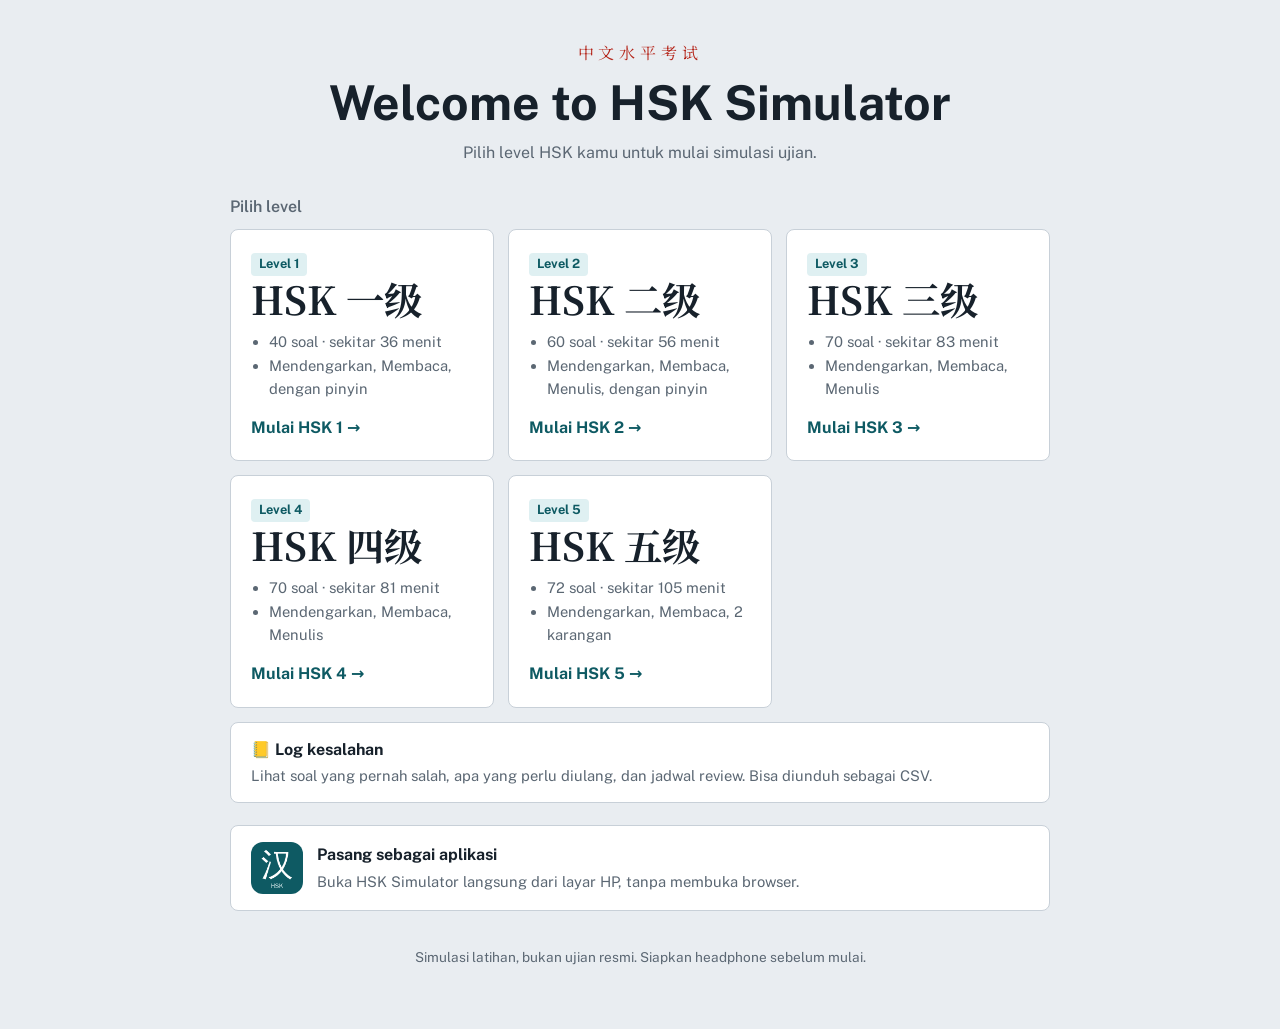
==== index.html @ c340b93a "Add HSK 4 mock test Co-Authored-By: Claude Opus 5.5 <noreply@anthropic.com> Claude-Session: https://" ====
<!doctype html>
<html lang="id"><head><meta charset="utf-8">
<meta name="viewport" content="width=device-width, initial-scale=1, viewport-fit=cover">
<title>HSK Simulator</title>
<meta name="description" content="Simulasi ujian HSK online: pilih level, kerjakan soal dengan timer, dan lihat hasilnya.">
<link rel="manifest" href="/manifest.webmanifest">
<meta name="theme-color" content="#0e5a63">
<link rel="icon" type="image/png" sizes="32x32" href="/icons/favicon-32.png">
<link rel="apple-touch-icon" href="/icons/apple-touch-icon.png">
<meta name="apple-mobile-web-app-capable" content="yes">
<meta name="mobile-web-app-capable" content="yes">
<meta name="apple-mobile-web-app-title" content="HSK Simulator">
<link href="https://fonts.googleapis.com/css2?family=Noto+Serif+SC:wght@400;700&family=Public+Sans:wght@400;600;700&display=swap" rel="stylesheet">
<style>
:root{--bg:#e9edf1;--paper:#fff;--ink:#17212b;--mute:#5b6773;--line:#c8d0d8;--on:#0e5a63;--onbg:#dff0f2;--red:#b42318;box-sizing:border-box}
@media (prefers-color-scheme:dark){:root:not([data-theme="light"]){--bg:#10161c;--paper:#18212a;--ink:#e8edf1;--mute:#9aa7b3;--line:#33404c;--on:#5cc4cf;--onbg:#173238;--red:#ff8a7a}}
:root[data-theme="dark"]{--bg:#10161c;--paper:#18212a;--ink:#e8edf1;--mute:#9aa7b3;--line:#33404c;--on:#5cc4cf;--onbg:#173238;--red:#ff8a7a}
body{margin:0;background:var(--bg);color:var(--ink);font:16px/1.6 "Public Sans",system-ui,sans-serif}
.zh{font-family:"Noto Serif SC","Songti SC","SimSun",serif}
main{max-width:820px;margin:0 auto;padding:40px 16px 60px}
header{text-align:center;margin-bottom:28px}
header .zh{color:var(--red);letter-spacing:.3em;margin:0}
h1{font-size:clamp(2rem,6vw,3rem);line-height:1.15;margin:.2em 0}
header p{color:var(--mute);margin:0}
h2{font-size:1rem;color:var(--mute);font-weight:600;margin:0 0 10px}
.lv{display:grid;grid-template-columns:repeat(auto-fit,minmax(220px,1fr));gap:14px}
.card{display:block;text-decoration:none;color:inherit;background:var(--paper);border:1px solid var(--line);border-radius:8px;padding:20px;transition:border-color .15s,transform .15s}
a.card:hover,a.card:focus-visible{border-color:var(--on);transform:translateY(-2px)}
.card .big{font:700 2.4rem/1 "Noto Serif SC",serif;display:block;margin:4px 0 10px}
.card .tag{display:inline-block;background:var(--onbg);color:var(--on);border-radius:4px;padding:1px 8px;font-size:.8rem;font-weight:700}
.card ul{margin:12px 0 0;padding-left:18px;color:var(--mute);font-size:.92rem}
.card .go{display:inline-block;margin-top:14px;font-weight:700;color:var(--on)}
.card.soon{opacity:.55}
.logc{margin-top:14px;display:flex;flex-direction:column;gap:2px;padding:14px 20px}.logc span{color:var(--mute);font-size:.92rem}
.app{margin-top:22px;background:var(--paper);border:1px solid var(--line);border-radius:8px;padding:16px 20px;display:flex;gap:14px;align-items:center;flex-wrap:wrap}.app img{width:52px;height:52px;border-radius:12px}.app div{flex:1;min-width:200px}.app p{margin:2px 0 0;color:var(--mute);font-size:.92rem}.app button{font:inherit;font-weight:700;background:var(--on);color:var(--paper);border:0;border-radius:6px;padding:10px 20px;cursor:pointer}
:focus-visible{outline:3px solid var(--on);outline-offset:2px}
footer{color:var(--mute);font-size:.85rem;text-align:center;margin-top:36px}
</style></head><body>
<main>
<header><p class="zh">中文水平考试</p><h1>Welcome to HSK Simulator</h1><p>Pilih level HSK kamu untuk mulai simulasi ujian.</p></header>
<h2>Pilih level</h2>
<div class="lv">
<a class="card" href="hsk1/"><span class="tag">Level 1</span><span class="big zh">HSK 一级</span>
<ul><li>40 soal · sekitar 36 menit</li><li>Mendengarkan, Membaca, dengan pinyin</li></ul><span class="go">Mulai HSK 1 →</span></a>
<a class="card" href="hsk2/"><span class="tag">Level 2</span><span class="big zh">HSK 二级</span>
<ul><li>60 soal · sekitar 56 menit</li><li>Mendengarkan, Membaca, Menulis, dengan pinyin</li></ul><span class="go">Mulai HSK 2 →</span></a>
<a class="card" href="hsk3/"><span class="tag">Level 3</span><span class="big zh">HSK 三级</span>
<ul><li>70 soal · sekitar 83 menit</li><li>Mendengarkan, Membaca, Menulis</li></ul><span class="go">Mulai HSK 3 →</span></a>
<a class="card" href="hsk4/"><span class="tag">Level 4</span><span class="big zh">HSK 四级</span>
<ul><li>70 soal · sekitar 81 menit</li><li>Mendengarkan, Membaca, Menulis</li></ul><span class="go">Mulai HSK 4 →</span></a>
<a class="card" href="hsk5/"><span class="tag">Level 5</span><span class="big zh">HSK 五级</span>
<ul><li>72 soal · sekitar 105 menit</li><li>Mendengarkan, Membaca, 2 karangan</li></ul><span class="go">Mulai HSK 5 →</span></a>
</div>
<a class="card logc" href="log/"><b>📒 Log kesalahan</b><span>Lihat soal yang pernah salah, apa yang perlu diulang, dan jadwal review. Bisa diunduh sebagai CSV.</span></a>
<section class="app" id="app" hidden><img src="/icons/icon-192.png" alt=""><div><b>Pasang sebagai aplikasi</b><p id="how">Buka HSK Simulator langsung dari layar HP, tanpa membuka browser.</p></div><button id="inst" hidden>Pasang</button></section>
<footer>Simulasi latihan, bukan ujian resmi. Siapkan headphone sebelum mulai.</footer>
</main>
<script>
(()=>{const box=document.getElementById('app'),b=document.getElementById('inst'),how=document.getElementById('how');
if(matchMedia('(display-mode: standalone)').matches||navigator.standalone)return;
let ev;addEventListener('beforeinstallprompt',e=>{e.preventDefault();ev=e;box.hidden=false;b.hidden=false});
b.onclick=async()=>{if(!ev)return;ev.prompt();await ev.userChoice;ev=null;box.hidden=true};
addEventListener('appinstalled',()=>box.hidden=true);
if(/iphone|ipad|ipod/i.test(navigator.userAgent)){box.hidden=false;how.innerHTML='Di Safari, ketuk tombol <b>Bagikan</b> (kotak dengan panah ke atas), lalu pilih <b>Tambah ke Layar Utama</b>.'}})();
</script>
<script>if('serviceWorker' in navigator)addEventListener('load',()=>navigator.serviceWorker.register('/sw.js').catch(()=>{}))</script>
</body></html>
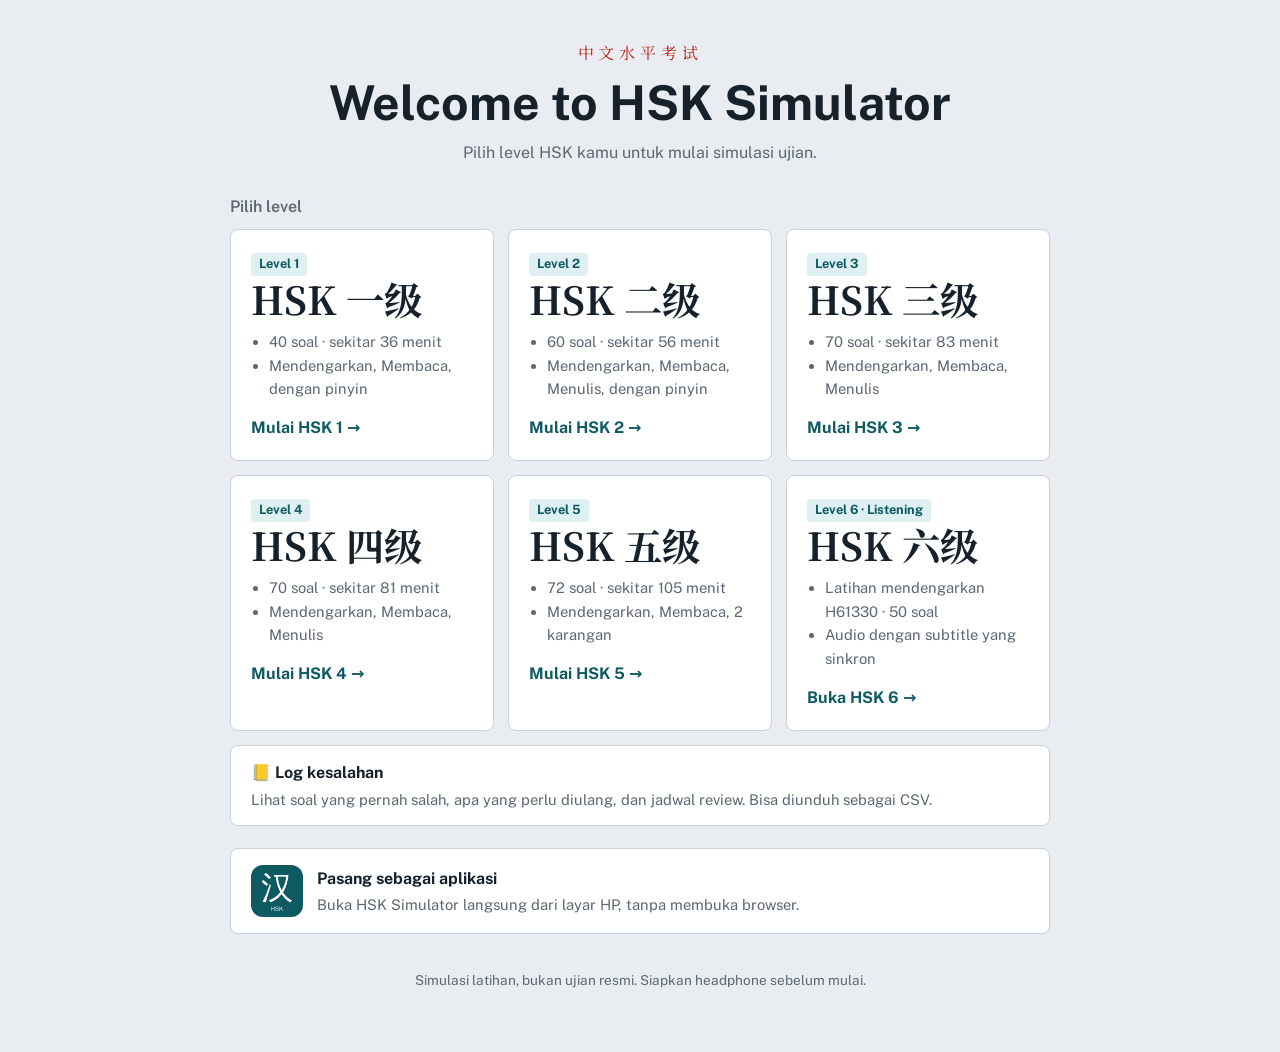
==== commit 4648a884: "Add HSK 6 listening practice with synced subtitles (questions 1-42) Co-Authored-By: Claude Opus 5.5 " ====
--- a/index.html
+++ b/index.html
@@ -50,6 +50,8 @@
 <ul><li>70 soal · sekitar 81 menit</li><li>Mendengarkan, Membaca, Menulis</li></ul><span class="go">Mulai HSK 4 →</span></a>
 <a class="card" href="hsk5/"><span class="tag">Level 5</span><span class="big zh">HSK 五级</span>
 <ul><li>72 soal · sekitar 105 menit</li><li>Mendengarkan, Membaca, 2 karangan</li></ul><span class="go">Mulai HSK 5 →</span></a>
+<a class="card" href="hsk6/"><span class="tag">Level 6 · Listening</span><span class="big zh">HSK 六级</span>
+<ul><li>Latihan mendengarkan H61330 · 50 soal</li><li>Audio dengan subtitle yang sinkron</li></ul><span class="go">Buka HSK 6 →</span></a>
 </div>
 <a class="card logc" href="log/"><b>📒 Log kesalahan</b><span>Lihat soal yang pernah salah, apa yang perlu diulang, dan jadwal review. Bisa diunduh sebagai CSV.</span></a>
 <section class="app" id="app" hidden><img src="/icons/icon-192.png" alt=""><div><b>Pasang sebagai aplikasi</b><p id="how">Buka HSK Simulator langsung dari layar HP, tanpa membuka browser.</p></div><button id="inst" hidden>Pasang</button></section>
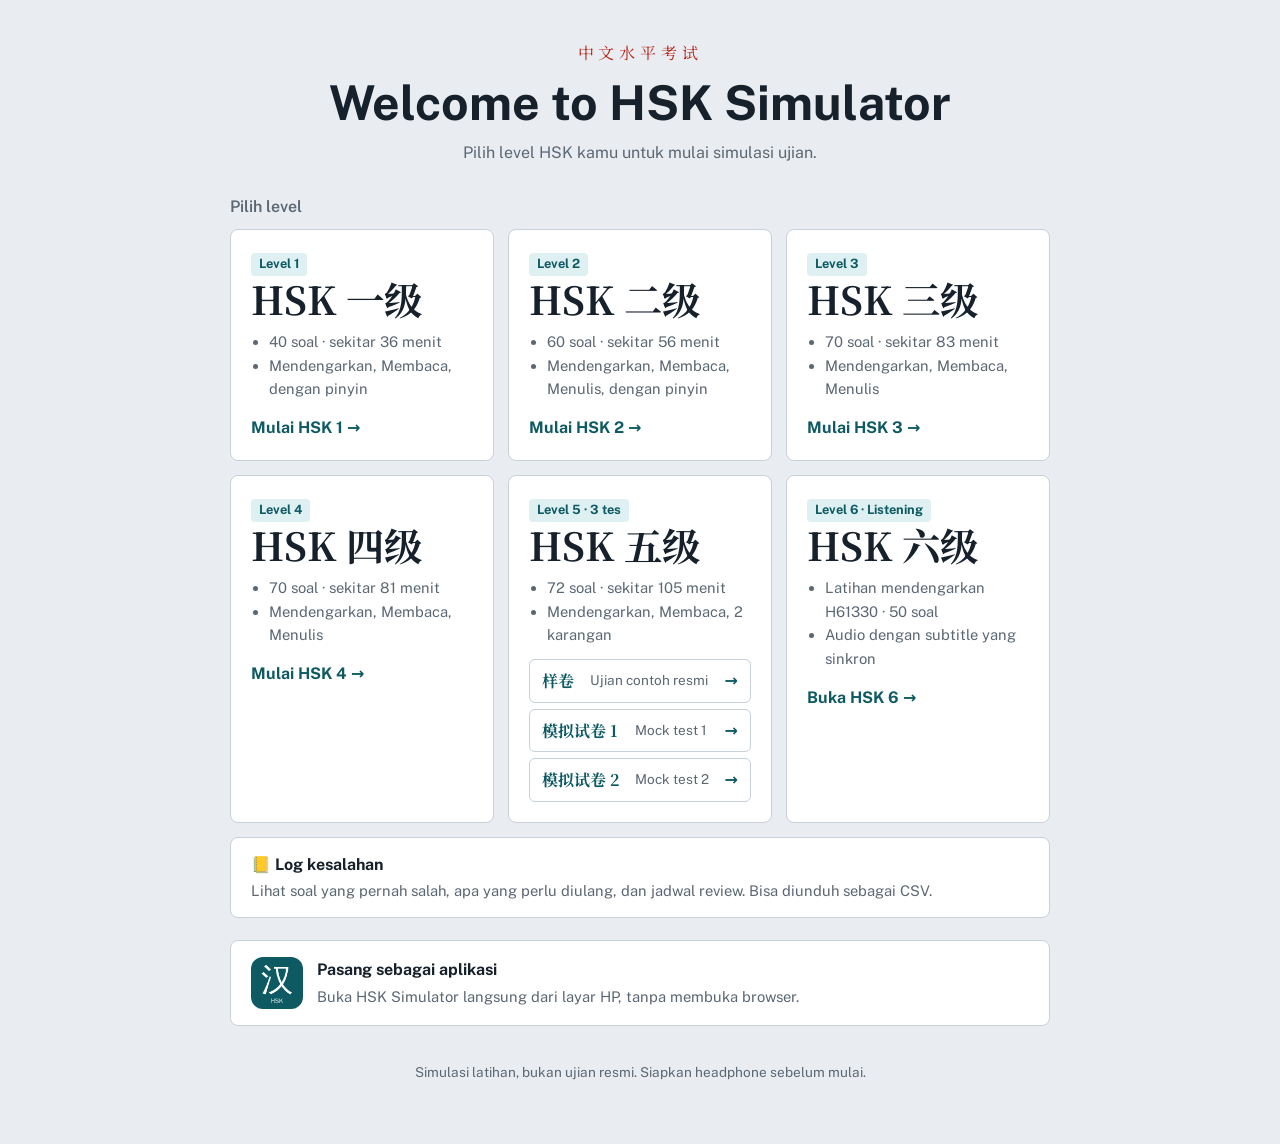
==== commit d3ba2a33: "Add HSK 5 mock tests 1 and 2 with a test menu on the HSK 5 card Co-Authored-By: Claude Opus 5.5 <nor" ====
--- a/index.html
+++ b/index.html
@@ -31,6 +31,7 @@
 .card ul{margin:12px 0 0;padding-left:18px;color:var(--mute);font-size:.92rem}
 .card .go{display:inline-block;margin-top:14px;font-weight:700;color:var(--on)}
 .card.soon{opacity:.55}
+.tests{display:grid;gap:6px;margin-top:12px}.tests a{display:flex;justify-content:space-between;align-items:center;gap:10px;text-decoration:none;color:var(--on);border:1px solid var(--line);border-radius:6px;padding:8px 12px;font-weight:700}.tests a:hover,.tests a:focus-visible{border-color:var(--on);background:var(--onbg)}.tests a span{color:var(--mute);font-weight:400;font-size:.85rem}.tests a::after{content:"→"}
 .logc{margin-top:14px;display:flex;flex-direction:column;gap:2px;padding:14px 20px}.logc span{color:var(--mute);font-size:.92rem}
 .app{margin-top:22px;background:var(--paper);border:1px solid var(--line);border-radius:8px;padding:16px 20px;display:flex;gap:14px;align-items:center;flex-wrap:wrap}.app img{width:52px;height:52px;border-radius:12px}.app div{flex:1;min-width:200px}.app p{margin:2px 0 0;color:var(--mute);font-size:.92rem}.app button{font:inherit;font-weight:700;background:var(--on);color:var(--paper);border:0;border-radius:6px;padding:10px 20px;cursor:pointer}
 :focus-visible{outline:3px solid var(--on);outline-offset:2px}
@@ -48,8 +49,9 @@
 <ul><li>70 soal · sekitar 83 menit</li><li>Mendengarkan, Membaca, Menulis</li></ul><span class="go">Mulai HSK 3 →</span></a>
 <a class="card" href="hsk4/"><span class="tag">Level 4</span><span class="big zh">HSK 四级</span>
 <ul><li>70 soal · sekitar 81 menit</li><li>Mendengarkan, Membaca, Menulis</li></ul><span class="go">Mulai HSK 4 →</span></a>
-<a class="card" href="hsk5/"><span class="tag">Level 5</span><span class="big zh">HSK 五级</span>
-<ul><li>72 soal · sekitar 105 menit</li><li>Mendengarkan, Membaca, 2 karangan</li></ul><span class="go">Mulai HSK 5 →</span></a>
+<div class="card multi"><span class="tag">Level 5 · 3 tes</span><span class="big zh">HSK 五级</span>
+<ul><li>72 soal · sekitar 105 menit</li><li>Mendengarkan, Membaca, 2 karangan</li></ul>
+<div class="tests"><a href="hsk5/"><b class="zh">样卷</b><span>Ujian contoh resmi</span></a><a href="hsk5/mock1/"><b class="zh">模拟试卷 1</b><span>Mock test 1</span></a><a href="hsk5/mock2/"><b class="zh">模拟试卷 2</b><span>Mock test 2</span></a></div></div>
 <a class="card" href="hsk6/"><span class="tag">Level 6 · Listening</span><span class="big zh">HSK 六级</span>
 <ul><li>Latihan mendengarkan H61330 · 50 soal</li><li>Audio dengan subtitle yang sinkron</li></ul><span class="go">Buka HSK 6 →</span></a>
 </div>
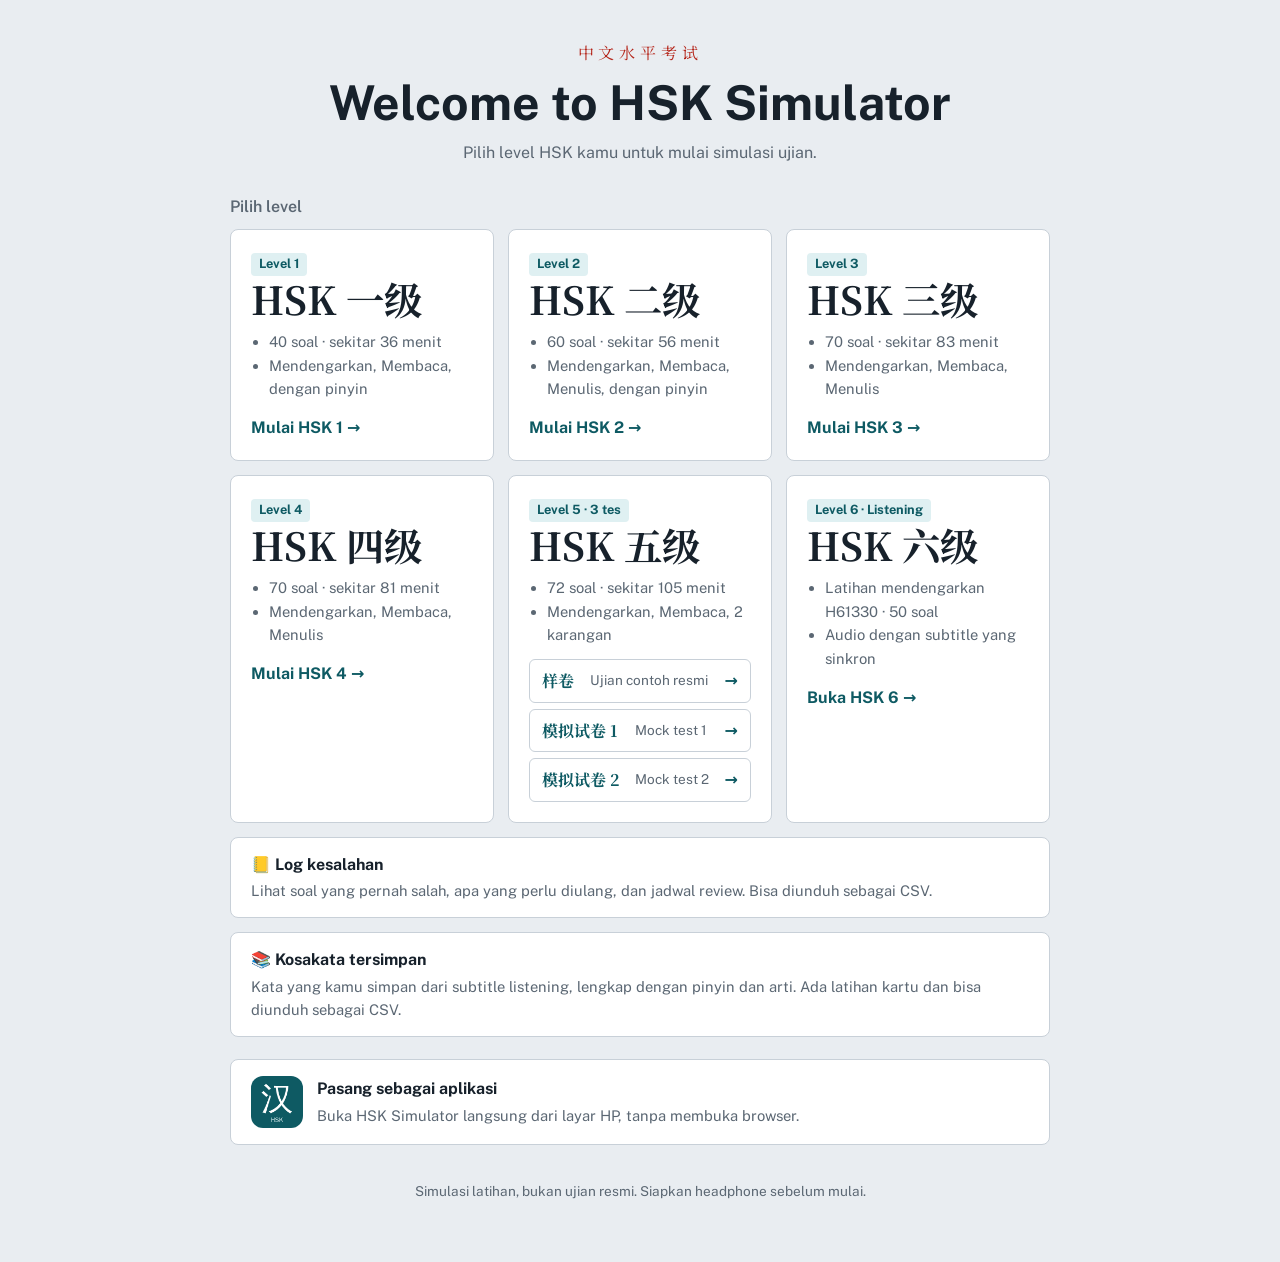
==== commit d94a7962: "Tap-to-translate subtitles, saved vocabulary page, and play/pause for listening Co-Authored-By: Clau" ====
--- a/index.html
+++ b/index.html
@@ -56,6 +56,7 @@
 <ul><li>Latihan mendengarkan H61330 · 50 soal</li><li>Audio dengan subtitle yang sinkron</li></ul><span class="go">Buka HSK 6 →</span></a>
 </div>
 <a class="card logc" href="log/"><b>📒 Log kesalahan</b><span>Lihat soal yang pernah salah, apa yang perlu diulang, dan jadwal review. Bisa diunduh sebagai CSV.</span></a>
+<a class="card logc" href="kata/"><b>📚 Kosakata tersimpan</b><span>Kata yang kamu simpan dari subtitle listening, lengkap dengan pinyin dan arti. Ada latihan kartu dan bisa diunduh sebagai CSV.</span></a>
 <section class="app" id="app" hidden><img src="/icons/icon-192.png" alt=""><div><b>Pasang sebagai aplikasi</b><p id="how">Buka HSK Simulator langsung dari layar HP, tanpa membuka browser.</p></div><button id="inst" hidden>Pasang</button></section>
 <footer>Simulasi latihan, bukan ujian resmi. Siapkan headphone sebelum mulai.</footer>
 </main>
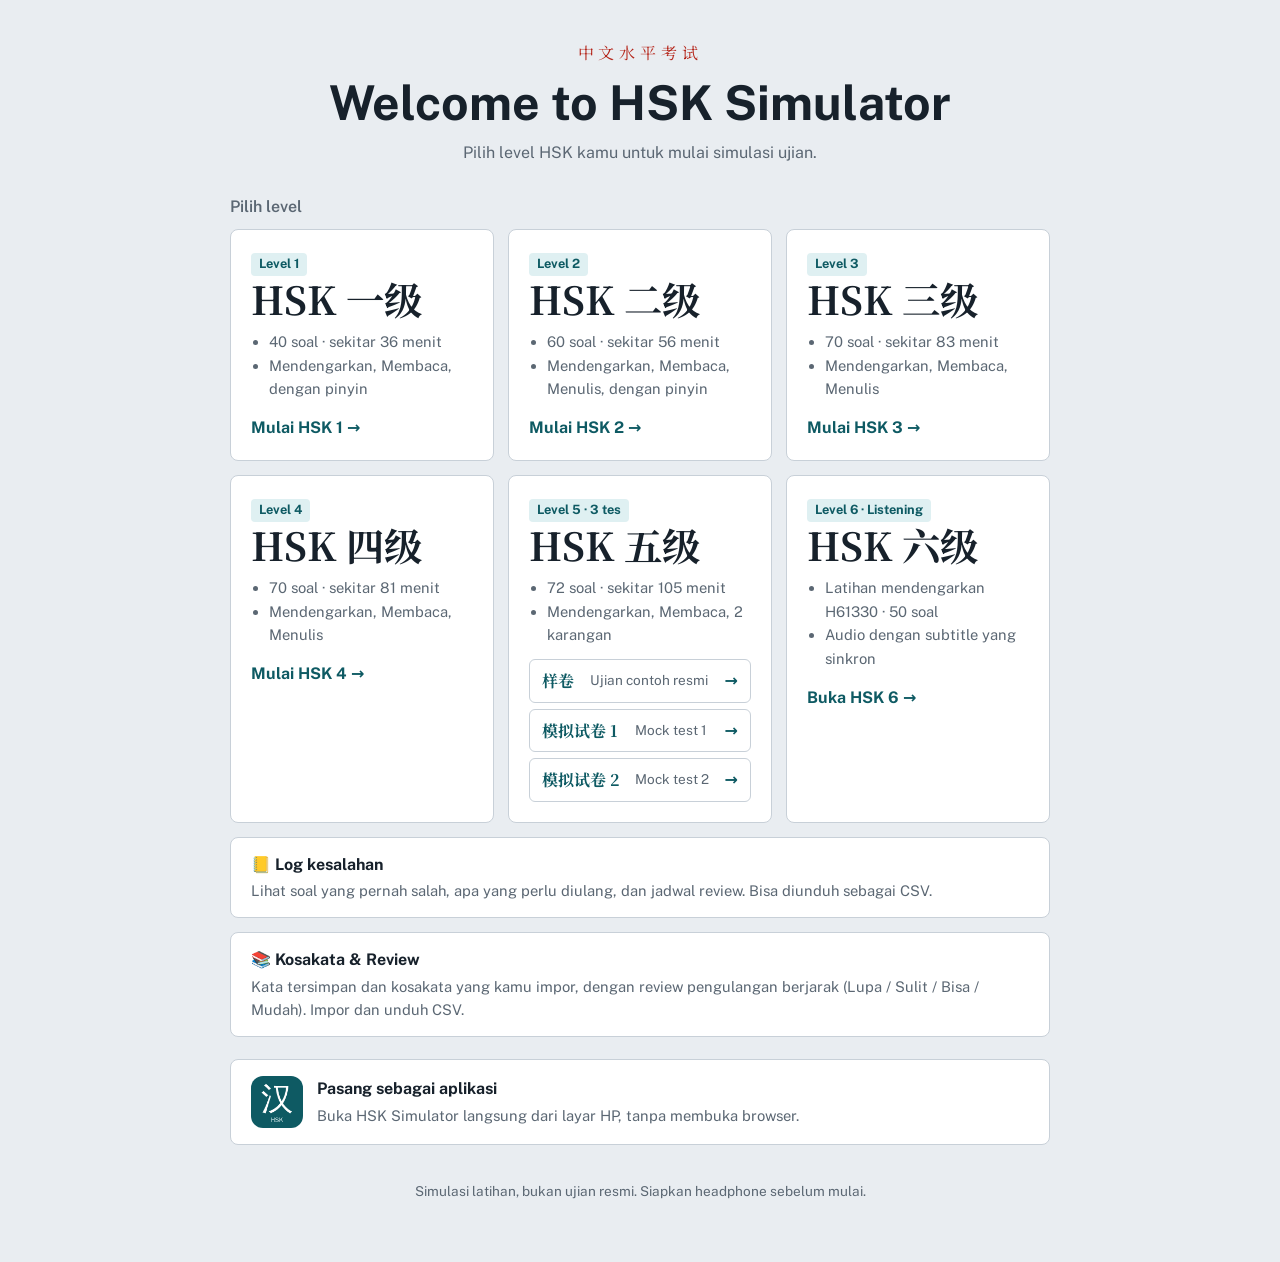
==== commit 9dc9ad79: "Vocabulary review with spaced repetition and Dengdeng word import Co-Authored-By: Claude Opus 5.5 <n" ====
--- a/index.html
+++ b/index.html
@@ -56,7 +56,7 @@
 <ul><li>Latihan mendengarkan H61330 · 50 soal</li><li>Audio dengan subtitle yang sinkron</li></ul><span class="go">Buka HSK 6 →</span></a>
 </div>
 <a class="card logc" href="log/"><b>📒 Log kesalahan</b><span>Lihat soal yang pernah salah, apa yang perlu diulang, dan jadwal review. Bisa diunduh sebagai CSV.</span></a>
-<a class="card logc" href="kata/"><b>📚 Kosakata tersimpan</b><span>Kata yang kamu simpan dari subtitle listening, lengkap dengan pinyin dan arti. Ada latihan kartu dan bisa diunduh sebagai CSV.</span></a>
+<a class="card logc" href="kata/"><b>📚 Kosakata & Review</b><span>Kata tersimpan dan kosakata yang kamu impor, dengan review pengulangan berjarak (Lupa / Sulit / Bisa / Mudah). Impor dan unduh CSV.</span></a>
 <section class="app" id="app" hidden><img src="/icons/icon-192.png" alt=""><div><b>Pasang sebagai aplikasi</b><p id="how">Buka HSK Simulator langsung dari layar HP, tanpa membuka browser.</p></div><button id="inst" hidden>Pasang</button></section>
 <footer>Simulasi latihan, bukan ujian resmi. Siapkan headphone sebelum mulai.</footer>
 </main>
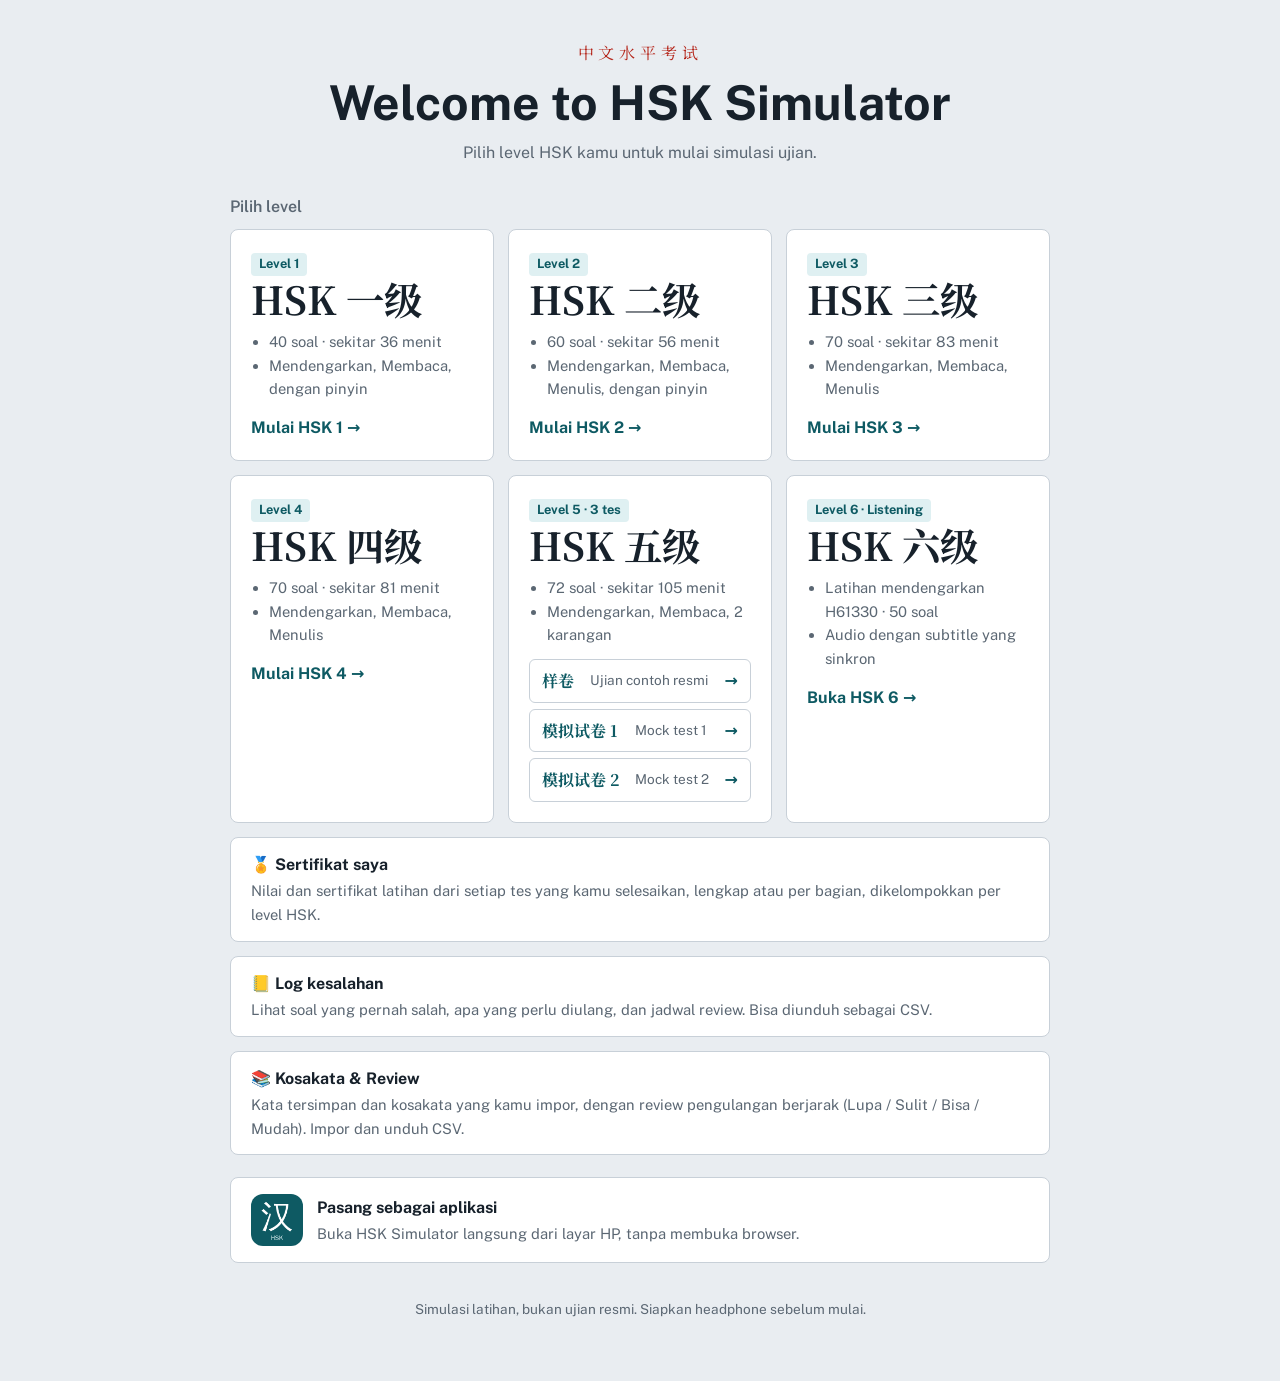
==== commit 375a744e: "Section picker, practice certificates, and My Certificates page Co-Authored-By: Claude Opus 5.5 <nor" ====
--- a/index.html
+++ b/index.html
@@ -55,6 +55,7 @@
 <a class="card" href="hsk6/"><span class="tag">Level 6 · Listening</span><span class="big zh">HSK 六级</span>
 <ul><li>Latihan mendengarkan H61330 · 50 soal</li><li>Audio dengan subtitle yang sinkron</li></ul><span class="go">Buka HSK 6 →</span></a>
 </div>
+<a class="card logc" href="sertifikat/"><b>🏅 Sertifikat saya</b><span>Nilai dan sertifikat latihan dari setiap tes yang kamu selesaikan, lengkap atau per bagian, dikelompokkan per level HSK.</span></a>
 <a class="card logc" href="log/"><b>📒 Log kesalahan</b><span>Lihat soal yang pernah salah, apa yang perlu diulang, dan jadwal review. Bisa diunduh sebagai CSV.</span></a>
 <a class="card logc" href="kata/"><b>📚 Kosakata & Review</b><span>Kata tersimpan dan kosakata yang kamu impor, dengan review pengulangan berjarak (Lupa / Sulit / Bisa / Mudah). Impor dan unduh CSV.</span></a>
 <section class="app" id="app" hidden><img src="/icons/icon-192.png" alt=""><div><b>Pasang sebagai aplikasi</b><p id="how">Buka HSK Simulator langsung dari layar HP, tanpa membuka browser.</p></div><button id="inst" hidden>Pasang</button></section>
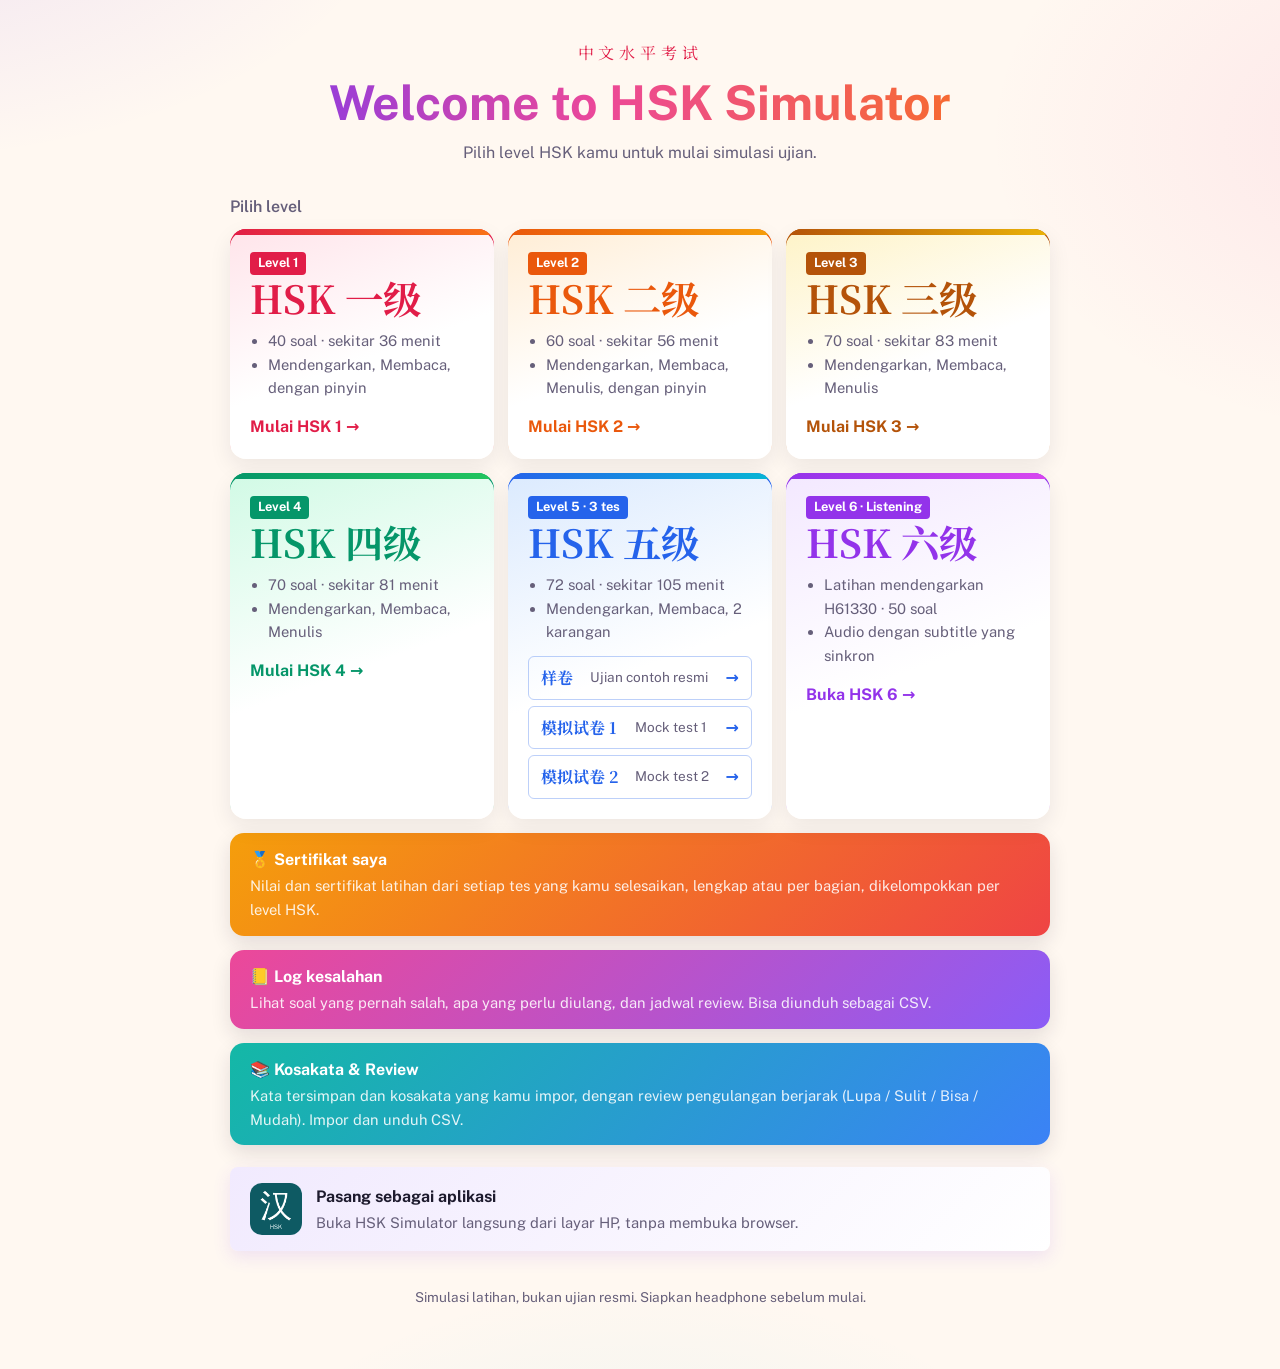
==== commit f3457d0d: "Colourful theme with per-level accent colours Co-Authored-By: Claude Opus 5.5 <noreply@anthropic.com" ====
--- a/index.html
+++ b/index.html
@@ -1,5 +1,5 @@
 <!doctype html>
-<html lang="id"><head><meta charset="utf-8">
+<html lang="id" data-lv="home"><head><meta charset="utf-8">
 <meta name="viewport" content="width=device-width, initial-scale=1, viewport-fit=cover">
 <title>HSK Simulator</title>
 <meta name="description" content="Simulasi ujian HSK online: pilih level, kerjakan soal dengan timer, dan lihat hasilnya.">
@@ -36,7 +36,8 @@
 .app{margin-top:22px;background:var(--paper);border:1px solid var(--line);border-radius:8px;padding:16px 20px;display:flex;gap:14px;align-items:center;flex-wrap:wrap}.app img{width:52px;height:52px;border-radius:12px}.app div{flex:1;min-width:200px}.app p{margin:2px 0 0;color:var(--mute);font-size:.92rem}.app button{font:inherit;font-weight:700;background:var(--on);color:var(--paper);border:0;border-radius:6px;padding:10px 20px;cursor:pointer}
 :focus-visible{outline:3px solid var(--on);outline-offset:2px}
 footer{color:var(--mute);font-size:.85rem;text-align:center;margin-top:36px}
-</style></head><body>
+</style>
+<link rel="stylesheet" href="/theme.css"></head><body>
 <main>
 <header><p class="zh">中文水平考试</p><h1>Welcome to HSK Simulator</h1><p>Pilih level HSK kamu untuk mulai simulasi ujian.</p></header>
 <h2>Pilih level</h2>
--- a/theme.css
+++ b/theme.css
@@ -0,0 +1,86 @@
+/* Colourful theme shared by every page. Loaded after each page's own <style>, so it overrides the base tokens.
+   Each page sets <html data-lv="..."> to pick its accent colour. */
+:root:root{
+  --bg:#fff8f1;--paper:#ffffff;--ink:#1e1b2e;--mute:#665f7a;--line:#ece4f3;
+  --on:#7c3aed;--onbg:#f1eafe;--on2:#ec4899;--red:#e11d48;--ok:#059669;
+  --glow:rgba(124,58,237,.12);
+}
+:root:root[data-lv="1"]{--on:#e11d48;--on2:#f97316;--onbg:#ffe4ea;--glow:rgba(225,29,72,.12)}
+:root:root[data-lv="2"]{--on:#ea580c;--on2:#f59e0b;--onbg:#ffedd5;--glow:rgba(234,88,12,.12)}
+:root:root[data-lv="3"]{--on:#b45309;--on2:#eab308;--onbg:#fef3c7;--glow:rgba(202,138,4,.14)}
+:root:root[data-lv="4"]{--on:#059669;--on2:#22c55e;--onbg:#d1fae5;--glow:rgba(5,150,105,.12)}
+:root:root[data-lv="5"]{--on:#2563eb;--on2:#06b6d4;--onbg:#dbeafe;--glow:rgba(37,99,235,.12)}
+:root:root[data-lv="6"]{--on:#9333ea;--on2:#d946ef;--onbg:#f3e8ff;--glow:rgba(147,51,234,.12)}
+:root:root[data-lv="log"]{--on:#db2777;--on2:#f472b6;--onbg:#fce7f3;--glow:rgba(219,39,119,.12)}
+:root:root[data-lv="kata"]{--on:#0d9488;--on2:#14b8a6;--onbg:#ccfbf1;--glow:rgba(13,148,136,.12)}
+:root:root[data-lv="cert"]{--on:#d97706;--on2:#f59e0b;--onbg:#fef3c7;--glow:rgba(217,119,6,.14)}
+@media (prefers-color-scheme:dark){
+  :root:root:not([data-theme="light"]){--bg:#141024;--paper:#1e1934;--ink:#f1edfb;--mute:#aaa3c4;--line:#342c52;--on:#a78bfa;--onbg:#2d2350;--on2:#f472b6;--red:#fb7185;--ok:#34d399;--glow:rgba(167,139,250,.18)}
+  :root:root:not([data-theme="light"])[data-lv="1"]{--on:#fb7185;--on2:#fdba74;--onbg:#3b1726}
+  :root:root:not([data-theme="light"])[data-lv="2"]{--on:#fb923c;--on2:#fcd34d;--onbg:#3a2112}
+  :root:root:not([data-theme="light"])[data-lv="3"]{--on:#facc15;--on2:#fde68a;--onbg:#3a2f0b}
+  :root:root:not([data-theme="light"])[data-lv="4"]{--on:#34d399;--on2:#86efac;--onbg:#0f3328}
+  :root:root:not([data-theme="light"])[data-lv="5"]{--on:#60a5fa;--on2:#67e8f9;--onbg:#13274a}
+  :root:root:not([data-theme="light"])[data-lv="6"]{--on:#c084fc;--on2:#f0abfc;--onbg:#2e1846}
+  :root:root:not([data-theme="light"])[data-lv="log"]{--on:#f472b6;--on2:#f9a8d4;--onbg:#3b1530}
+  :root:root:not([data-theme="light"])[data-lv="kata"]{--on:#2dd4bf;--on2:#5eead4;--onbg:#0f332f}
+  :root:root:not([data-theme="light"])[data-lv="cert"]{--on:#fbbf24;--on2:#fcd34d;--onbg:#3a2a0c}
+}
+
+/* page background: soft colour blobs */
+body{background:
+  radial-gradient(900px 500px at -10% -10%,var(--glow),transparent 60%),
+  radial-gradient(700px 500px at 110% 10%,rgba(236,72,153,.10),transparent 60%),
+  radial-gradient(800px 600px at 50% 120%,rgba(6,182,212,.10),transparent 60%),
+  var(--bg) fixed}
+
+/* surfaces */
+.paper,.box,.it,.st,.ce,.empty,.tw,.stat,.card:not(.multi):not(a){box-shadow:0 1px 2px rgba(30,27,46,.04),0 6px 18px var(--glow)}
+.paper{border-color:var(--line);border-radius:12px}
+.cover{border-top:6px solid var(--on)}
+.cover h1{background:linear-gradient(90deg,var(--on),var(--on2));-webkit-background-clip:text;background-clip:text;color:transparent}
+.seal{border-color:var(--on2)!important;color:var(--on2)!important}
+
+/* buttons */
+.go,.btn.p,.bar .p,.lg-b .p,.act .p,.hr-pop .b .sv:not(.done),.ce .act .p,dialog .p,.ct-act .go{
+  background:linear-gradient(135deg,var(--on),var(--on2))!important;border:0!important;color:#fff!important;box-shadow:0 4px 14px var(--glow)}
+.go:hover,.btn.p:hover{filter:brightness(1.05)}
+.fin,.btn:not(.p):not(.d){border-color:var(--on);color:var(--on)}
+
+/* test header bar */
+.bar{border-bottom:0!important;box-shadow:0 2px 0 var(--on),0 6px 16px var(--glow)}
+.bar::before{content:"";position:absolute;inset:0 0 auto 0;height:4px;background:linear-gradient(90deg,var(--on),var(--on2))}
+.tm{color:var(--on)}
+.chip.done,.ch.on{background:linear-gradient(135deg,var(--on),var(--on2))!important;border-color:transparent!important;color:#fff!important}
+.ch:hover{border-color:var(--on)}
+.blk h2,.paper h2{color:var(--on)}
+.bl{color:var(--on);border-bottom-color:var(--on)!important}
+
+/* tabs / chips on menu pages */
+.tabs button.on{color:var(--on)!important;border-bottom-color:var(--on)!important}
+.tabs button.on[data-l]{background:linear-gradient(135deg,var(--on),var(--on2))!important;color:#fff!important;border-color:transparent!important}
+.stats .st b,.sum .card b{color:var(--on)}
+
+/* ---------- home page ---------- */
+html:not([data-lv]) header h1,:root:root[data-lv="home"] header h1{background:linear-gradient(90deg,#7c3aed,#ec4899 45%,#f97316);-webkit-background-clip:text;background-clip:text;color:transparent}
+.lv .card{position:relative;overflow:hidden;border:0;border-radius:16px;--c1:#7c3aed;--c2:#ec4899;--cb:#f1eafe;
+  background:linear-gradient(160deg,var(--cb),var(--paper) 55%);box-shadow:0 2px 0 var(--c1) inset,0 8px 22px rgba(30,27,46,.08)}
+.lv .card::before{content:"";position:absolute;inset:0 0 auto 0;height:6px;background:linear-gradient(90deg,var(--c1),var(--c2))}
+.lv .card .big{color:var(--c1)}.lv .card .tag{background:var(--c1);color:#fff}
+.lv .card .go{background:none!important;box-shadow:none!important;color:var(--c1)!important}
+.lv .card .tests a{color:var(--c1);border-color:color-mix(in srgb,var(--c1) 30%,transparent)}
+.lv .card .tests a:hover{background:var(--cb);border-color:var(--c1)}
+.lv .card[href^="hsk1"]{--c1:#e11d48;--c2:#f97316;--cb:#ffe4ea}
+.lv .card[href^="hsk2"]{--c1:#ea580c;--c2:#f59e0b;--cb:#ffedd5}
+.lv .card[href^="hsk3"]{--c1:#b45309;--c2:#eab308;--cb:#fef3c7}
+.lv .card[href^="hsk4"]{--c1:#059669;--c2:#22c55e;--cb:#d1fae5}
+.lv .card.multi{--c1:#2563eb;--c2:#06b6d4;--cb:#dbeafe}
+.lv .card[href^="hsk6"]{--c1:#9333ea;--c2:#d946ef;--cb:#f3e8ff}
+@media (prefers-color-scheme:dark){:root:not([data-theme="light"]) .lv .card{--cb:color-mix(in srgb,var(--c1) 22%,var(--paper))}
+  :root:not([data-theme="light"]) .lv .card .big,:root:not([data-theme="light"]) .lv .card .go,:root:not([data-theme="light"]) .lv .card .tests a{color:color-mix(in srgb,var(--c1) 55%,#fff)}}
+.logc{border:0!important;border-radius:14px!important;color:#fff!important;box-shadow:0 8px 20px rgba(30,27,46,.12)}
+.logc span{color:rgba(255,255,255,.88)!important}
+.logc[href^="sertifikat"]{background:linear-gradient(135deg,#f59e0b,#ef4444)}
+.logc[href^="log"]{background:linear-gradient(135deg,#ec4899,#8b5cf6)}
+.logc[href^="kata"]{background:linear-gradient(135deg,#14b8a6,#3b82f6)}
+.app{border:0;background:linear-gradient(135deg,var(--onbg),var(--paper));box-shadow:0 6px 18px var(--glow)}
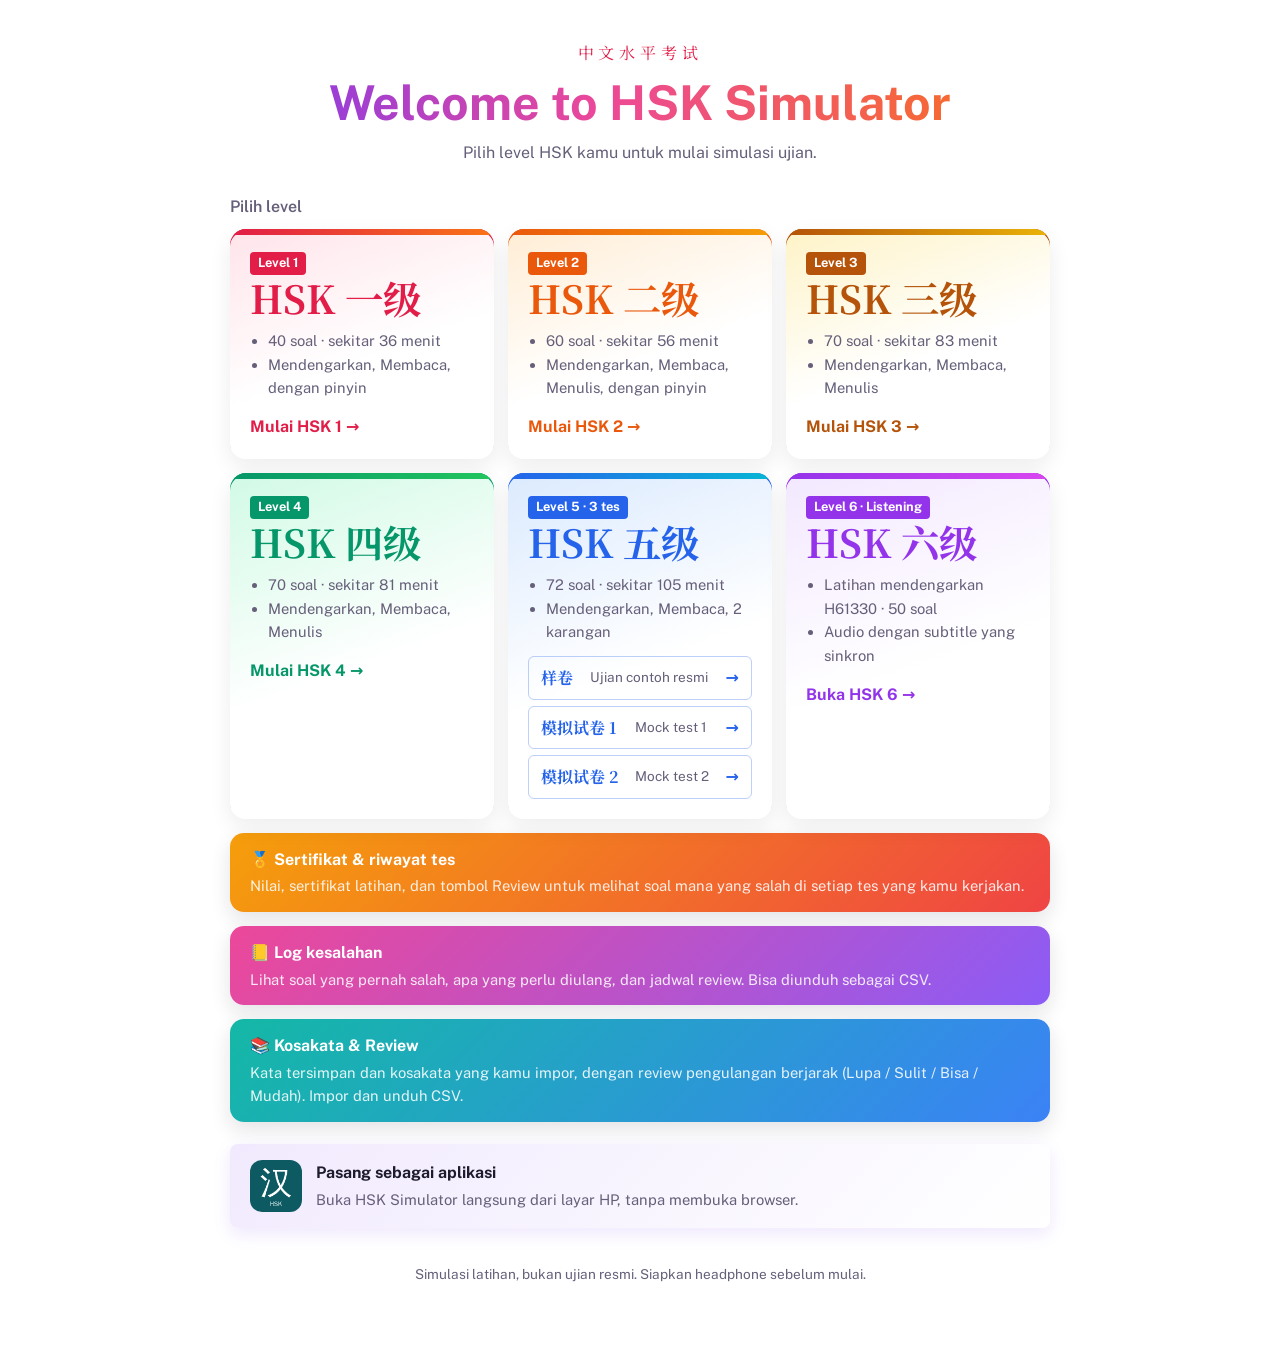
==== commit 53e79b22: "Review button on every finished test showing wrong answers Co-Authored-By: Claude Opus 5.5 <noreply@" ====
--- a/index.html
+++ b/index.html
@@ -56,7 +56,7 @@
 <a class="card" href="hsk6/"><span class="tag">Level 6 · Listening</span><span class="big zh">HSK 六级</span>
 <ul><li>Latihan mendengarkan H61330 · 50 soal</li><li>Audio dengan subtitle yang sinkron</li></ul><span class="go">Buka HSK 6 →</span></a>
 </div>
-<a class="card logc" href="sertifikat/"><b>🏅 Sertifikat saya</b><span>Nilai dan sertifikat latihan dari setiap tes yang kamu selesaikan, lengkap atau per bagian, dikelompokkan per level HSK.</span></a>
+<a class="card logc" href="sertifikat/"><b>🏅 Sertifikat &amp; riwayat tes</b><span>Nilai, sertifikat latihan, dan tombol Review untuk melihat soal mana yang salah di setiap tes yang kamu kerjakan.</span></a>
 <a class="card logc" href="log/"><b>📒 Log kesalahan</b><span>Lihat soal yang pernah salah, apa yang perlu diulang, dan jadwal review. Bisa diunduh sebagai CSV.</span></a>
 <a class="card logc" href="kata/"><b>📚 Kosakata & Review</b><span>Kata tersimpan dan kosakata yang kamu impor, dengan review pengulangan berjarak (Lupa / Sulit / Bisa / Mudah). Impor dan unduh CSV.</span></a>
 <section class="app" id="app" hidden><img src="/icons/icon-192.png" alt=""><div><b>Pasang sebagai aplikasi</b><p id="how">Buka HSK Simulator langsung dari layar HP, tanpa membuka browser.</p></div><button id="inst" hidden>Pasang</button></section>
--- a/theme.css
+++ b/theme.css
@@ -1,7 +1,7 @@
 /* Colourful theme shared by every page. Loaded after each page's own <style>, so it overrides the base tokens.
    Each page sets <html data-lv="..."> to pick its accent colour. */
 :root:root{
-  --bg:#fff8f1;--paper:#ffffff;--ink:#1e1b2e;--mute:#665f7a;--line:#ece4f3;
+  --bg:#ffffff;--paper:#ffffff;--ink:#1e1b2e;--mute:#665f7a;--line:#ece4f3;
   --on:#7c3aed;--onbg:#f1eafe;--on2:#ec4899;--red:#e11d48;--ok:#059669;
   --glow:rgba(124,58,237,.12);
 }
@@ -27,12 +27,8 @@
   :root:root:not([data-theme="light"])[data-lv="cert"]{--on:#fbbf24;--on2:#fcd34d;--onbg:#3a2a0c}
 }
 
-/* page background: soft colour blobs */
-body{background:
-  radial-gradient(900px 500px at -10% -10%,var(--glow),transparent 60%),
-  radial-gradient(700px 500px at 110% 10%,rgba(236,72,153,.10),transparent 60%),
-  radial-gradient(800px 600px at 50% 120%,rgba(6,182,212,.10),transparent 60%),
-  var(--bg) fixed}
+/* page background: plain */
+body{background:var(--bg)}
 
 /* surfaces */
 .paper,.box,.it,.st,.ce,.empty,.tw,.stat,.card:not(.multi):not(a){box-shadow:0 1px 2px rgba(30,27,46,.04),0 6px 18px var(--glow)}
